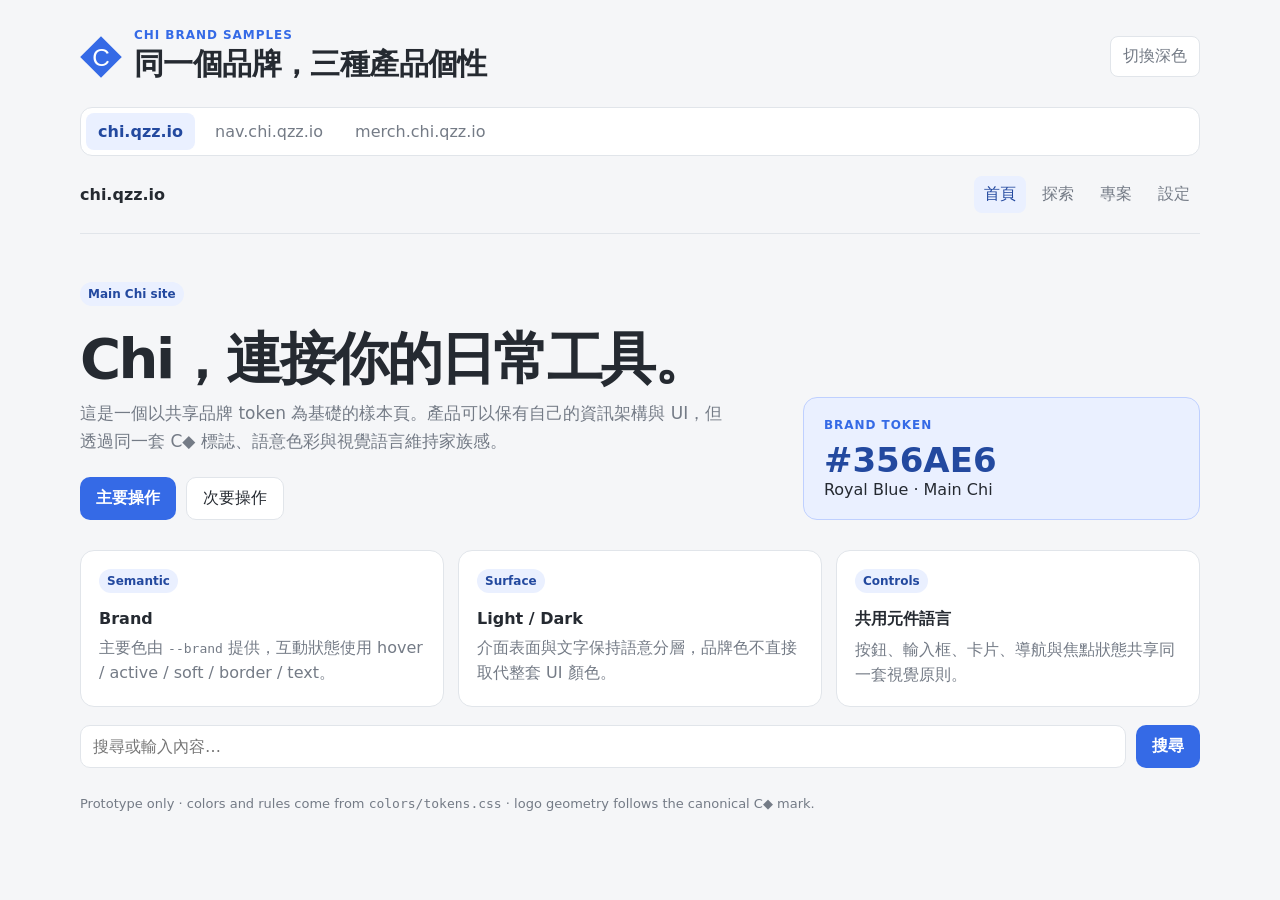
==== samples/index.html @ ef1955e9 "feat(samples): add switchable three-site brand prototype" ====
<!doctype html>
<html lang="zh-Hant">
<head>
  <meta charset="utf-8">
  <meta name="viewport" content="width=device-width, initial-scale=1">
  <title>Chi Brand · Three Site Samples</title>
  <link rel="stylesheet" href="../colors/tokens.css">
  <style>
    :root {
      --sample-bg: #f5f6f8;
      --sample-surface: #fff;
      --sample-surface-soft: #fafbfc;
      --sample-border: #e1e5ea;
      --sample-text: #252a31;
      --sample-muted: #747b86;
      --sample-radius: 14px;
      --sample-radius-sm: 10px;
    }

    html[data-theme="dark"] {
      --sample-bg: #17191d;
      --sample-surface: #1d2025;
      --sample-surface-soft: #202329;
      --sample-border: #30343b;
      --sample-text: #e9ebef;
      --sample-muted: #969ca6;
    }

    * { box-sizing: border-box; }
    body {
      margin: 0;
      min-height: 100vh;
      background: var(--sample-bg);
      color: var(--sample-text);
      font-family: system-ui, -apple-system, BlinkMacSystemFont, "Segoe UI", sans-serif;
    }

    button, input { font: inherit; }
    button { cursor: pointer; }

    .shell { width: min(1120px, calc(100% - 32px)); margin: 0 auto; padding: 28px 0 48px; }
    .topbar { display: flex; gap: 16px; align-items: center; justify-content: space-between; margin-bottom: 22px; }
    .brand-title { display: flex; gap: 12px; align-items: center; }
    .mark { width: 42px; height: 42px; display: grid; place-items: center; flex: none; }
    .mark svg { width: 100%; height: 100%; display: block; }
    .mark rect { fill: var(--brand); }
    .mark text { fill: #fff; }
    .eyebrow { color: var(--brand); font-size: 12px; font-weight: 750; letter-spacing: .08em; text-transform: uppercase; }
    h1 { margin: 2px 0 0; font-size: clamp(22px, 4vw, 30px); letter-spacing: -.02em; }

    .site-switcher { display: flex; flex-wrap: wrap; gap: 8px; padding: 5px; background: var(--sample-surface); border: 1px solid var(--sample-border); border-radius: 12px; }
    .site-switcher button, .theme-button { border: 0; border-radius: 8px; padding: 9px 12px; background: transparent; color: var(--sample-muted); }
    .site-switcher button.active { background: var(--brand-soft); color: var(--brand-text); font-weight: 700; }
    .theme-button { border: 1px solid var(--sample-border); background: var(--sample-surface); }

    .site-header { display: flex; align-items: center; justify-content: space-between; gap: 20px; padding: 20px 0; border-bottom: 1px solid var(--sample-border); }
    .site-nav { display: flex; gap: 6px; flex-wrap: wrap; }
    .site-nav a { color: var(--sample-muted); text-decoration: none; padding: 8px 10px; border-radius: 8px; }
    .site-nav a.active { color: var(--brand-text); background: var(--brand-soft); }

    .hero { padding: 48px 0 30px; display: grid; grid-template-columns: 1.4fr .8fr; gap: 28px; align-items: end; }
    .hero h2 { margin: 8px 0 12px; font-size: clamp(34px, 6vw, 56px); line-height: 1.02; letter-spacing: -.045em; }
    .hero p { max-width: 650px; color: var(--sample-muted); font-size: 17px; line-height: 1.65; margin: 0; }
    .actions { display: flex; gap: 10px; flex-wrap: wrap; margin-top: 22px; }
    .primary { border: 0; background: var(--brand); color: #fff; border-radius: 10px; padding: 11px 16px; font-weight: 700; }
    .secondary { border: 1px solid var(--sample-border); background: var(--sample-surface); color: var(--sample-text); border-radius: 10px; padding: 10px 16px; }

    .metric { background: var(--brand-soft); border: 1px solid var(--brand-border); border-radius: var(--sample-radius); padding: 20px; }
    .metric strong { display: block; color: var(--brand-text); font-size: 34px; margin-top: 8px; }

    .grid { display: grid; grid-template-columns: repeat(3, 1fr); gap: 14px; }
    .card { background: var(--sample-surface); border: 1px solid var(--sample-border); border-radius: var(--sample-radius); padding: 18px; }
    .card h3 { margin: 0 0 8px; font-size: 16px; }
    .card p { margin: 0; color: var(--sample-muted); line-height: 1.55; }
    .badge { display: inline-flex; margin-bottom: 16px; padding: 5px 8px; border-radius: 999px; background: var(--brand-soft); color: var(--brand-text); font-size: 12px; font-weight: 700; }

    .form-row { display: flex; gap: 10px; margin-top: 18px; }
    .input { min-width: 0; flex: 1; border: 1px solid var(--sample-border); background: var(--sample-surface); color: var(--sample-text); border-radius: 10px; padding: 11px 12px; outline: none; }
    .input:focus { border-color: var(--brand); box-shadow: 0 0 0 3px var(--brand-soft); }
    .footer-note { margin-top: 28px; color: var(--sample-muted); font-size: 13px; }

    @media (max-width: 760px) {
      .topbar, .site-header { align-items: flex-start; flex-direction: column; }
      .hero { grid-template-columns: 1fr; padding-top: 34px; }
      .grid { grid-template-columns: 1fr; }
      .form-row { flex-direction: column; }
    }
  </style>
</head>
<body data-brand="chi">
  <main class="shell">
    <div class="topbar">
      <div class="brand-title">
        <div class="mark" aria-hidden="true">
          <svg viewBox="0 0 100 100" xmlns="http://www.w3.org/2000/svg">
            <rect x="15" y="15" width="70" height="70" rx="0" transform="rotate(45 50 50)"/>
            <text x="50" y="50" text-anchor="middle" dominant-baseline="central" font-family="Geekomet Demo, sans-serif" font-size="58" font-weight="400">C</text>
          </svg>
        </div>
        <div>
          <div class="eyebrow">Chi Brand Samples</div>
          <h1>同一個品牌，三種產品個性</h1>
        </div>
      </div>
      <button class="theme-button" id="themeToggle" type="button">切換深色</button>
    </div>

    <div class="site-switcher" role="tablist" aria-label="網站樣本">
      <button class="active" data-site="chi" type="button">chi.qzz.io</button>
      <button data-site="nav" type="button">nav.chi.qzz.io</button>
      <button data-site="merch" type="button">merch.chi.qzz.io</button>
    </div>

    <section class="site-header">
      <strong id="siteName">chi.qzz.io</strong>
      <nav class="site-nav" aria-label="Sample navigation">
        <a class="active" href="#">首頁</a>
        <a href="#">探索</a>
        <a href="#">專案</a>
        <a href="#">設定</a>
      </nav>
    </section>

    <section class="hero">
      <div>
        <span class="badge" id="siteRole">Main Chi site</span>
        <h2 id="heroTitle">Chi，連接你的日常工具。</h2>
        <p id="heroText">這是一個以共享品牌 token 為基礎的樣本頁。產品可以保有自己的資訊架構與 UI，但透過同一套 C◆ 標誌、語意色彩與視覺語言維持家族感。</p>
        <div class="actions">
          <button class="primary" type="button">主要操作</button>
          <button class="secondary" type="button">次要操作</button>
        </div>
      </div>
      <div class="metric">
        <div class="eyebrow">Brand token</div>
        <strong id="brandHex">#356AE6</strong>
        <span id="brandDescription">Royal Blue · Main Chi</span>
      </div>
    </section>

    <section class="grid">
      <article class="card"><span class="badge">Semantic</span><h3>Brand</h3><p>主要色由 <code>--brand</code> 提供，互動狀態使用 hover / active / soft / border / text。</p></article>
      <article class="card"><span class="badge">Surface</span><h3>Light / Dark</h3><p>介面表面與文字保持語意分層，品牌色不直接取代整套 UI 顏色。</p></article>
      <article class="card"><span class="badge">Controls</span><h3>共用元件語言</h3><p>按鈕、輸入框、卡片、導航與焦點狀態共享同一套視覺原則。</p></article>
    </section>

    <div class="form-row">
      <input class="input" placeholder="搜尋或輸入內容…" aria-label="搜尋">
      <button class="primary" type="button">搜尋</button>
    </div>

    <div class="footer-note">Prototype only · colors and rules come from <code>colors/tokens.css</code> · logo geometry follows the canonical C◆ mark.</div>
  </main>

  <script>
    const sites = {
      chi: { name: 'chi.qzz.io', role: 'Main Chi site', hex: '#356AE6', desc: 'Royal Blue · Main Chi', title: 'Chi，連接你的日常工具。', text: '主站樣本：以 Royal Blue 作為家族核心色，介面保持清晰、直接，讓品牌識別與產品內容分層。' },
      nav: { name: 'nav.chi.qzz.io', role: 'Tools / navigation', hex: '#1687E8', desc: 'Azure Blue · Tools', title: '把工具，整理成一張地圖。', text: '工具站樣本：沿用同一個 C◆ 標誌與元件語言，改以更明亮的 Azure Blue 建立工具與導航的產品個性。' },
      merch: { name: 'merch.chi.qzz.io', role: 'Collection database', hex: '#0FA3A3', desc: 'Teal · Collection', title: '收藏，變成一個可整理的資料庫。', text: '收藏資料庫樣本：使用 Teal 作為產品識別，讓資料密集型介面仍然保有 Chi 家族的視覺骨架。' }
    };

    const root = document.documentElement;
    const body = document.body;
    const setSite = (key) => {
      const site = sites[key];
      body.dataset.brand = key;
      document.querySelectorAll('[data-site]').forEach(btn => btn.classList.toggle('active', btn.dataset.site === key));
      document.querySelector('#siteName').textContent = site.name;
      document.querySelector('#siteRole').textContent = site.role;
      document.querySelector('#brandHex').textContent = site.hex;
      document.querySelector('#brandDescription').textContent = site.desc;
      document.querySelector('#heroTitle').textContent = site.title;
      document.querySelector('#heroText').textContent = site.text;
    };

    document.querySelectorAll('[data-site]').forEach(btn => btn.addEventListener('click', () => setSite(btn.dataset.site)));
    document.querySelector('#themeToggle').addEventListener('click', () => {
      const dark = root.dataset.theme === 'dark';
      root.dataset.theme = dark ? 'light' : 'dark';
      document.querySelector('#themeToggle').textContent = dark ? '切換深色' : '切換淺色';
    });
  </script>
</body>
</html>
---- colors/tokens.css ----
:root {
  /* Chi ecosystem brand colors */
  --chi-brand: #356AE6;
  --chi-nav: #1687E8;
  --chi-merch: #0FA3A3;

  /* Shared semantic roles. Products may map their site color to --brand. */
  --brand: var(--chi-brand);
  --brand-hover: #285ACF;
  --brand-active: #214FBA;
  --brand-soft: #EAF0FF;
  --brand-border: #BFD0FF;
  --brand-text: #23499F;
}

[data-brand="nav"] {
  --brand: var(--chi-nav);
  --brand-hover: #0F74CC;
  --brand-active: #0B65B5;
  --brand-soft: #E7F4FF;
  --brand-border: #B8DFFF;
  --brand-text: #075B9F;
}

[data-brand="merch"] {
  --brand: var(--chi-merch);
  --brand-hover: #0B8E8E;
  --brand-active: #087D7D;
  --brand-soft: #E5F7F7;
  --brand-border: #B5E2E2;
  --brand-text: #087070;
}

/*
 * Dark-mode semantic roles.
 * Product repositories should provide their own surface/text tokens and
 * consume these brand roles rather than overriding raw brand colors inline.
 */
@media (prefers-color-scheme: dark) {
  :root {
    --brand-hover: #5C88F0;
    --brand-active: #7399F3;
    --brand-soft: #18284A;
    --brand-border: #3E5FA8;
    --brand-text: #B8C9FF;
  }

  [data-brand="nav"] {
    --brand-hover: #4AA8F2;
    --brand-active: #68B8F5;
    --brand-soft: #142D42;
    --brand-border: #386C92;
    --brand-text: #A9D8FA;
  }

  [data-brand="merch"] {
    --brand-hover: #39BDBD;
    --brand-active: #5ACACA;
    --brand-soft: #143434;
    --brand-border: #367979;
    --brand-text: #A4E5E5;
  }
}
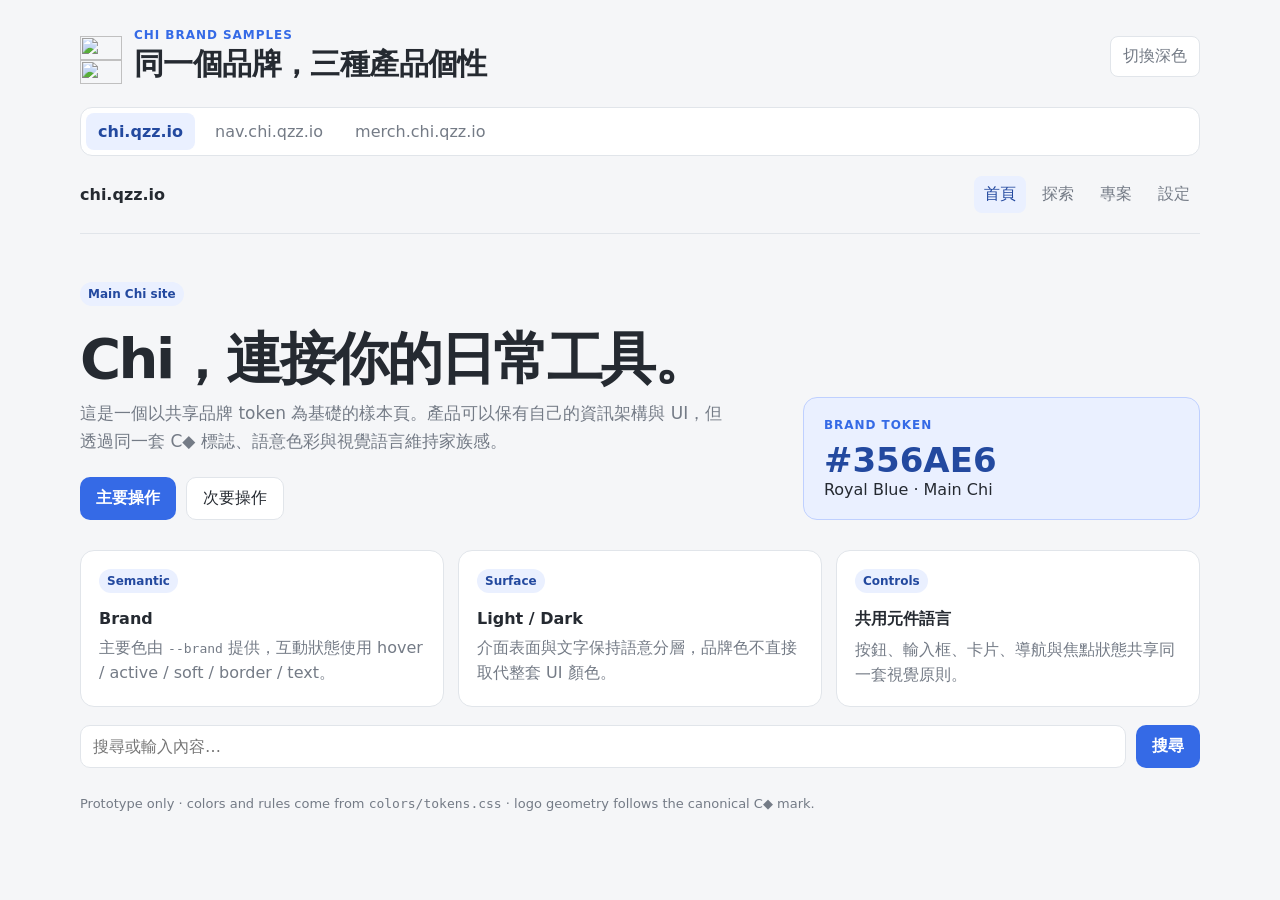
==== commit 164c996a: "fix: use shared blue PNG logo in brand sample page" ====
--- a/samples/index.html
+++ b/samples/index.html
@@ -4,6 +4,8 @@
   <meta charset="utf-8">
   <meta name="viewport" content="width=device-width, initial-scale=1">
   <title>Chi Brand · Three Site Samples</title>
+  <link rel="icon" type="image/png" href="https://raw.githubusercontent.com/tsai97216/chi-design-system/main/logo/blue-w.png">
+  <link rel="apple-touch-icon" href="https://raw.githubusercontent.com/tsai97216/chi-design-system/main/logo/blue-w.png">
   <link rel="stylesheet" href="../colors/tokens.css">
   <style>
     :root {
@@ -42,9 +44,10 @@
     .topbar { display: flex; gap: 16px; align-items: center; justify-content: space-between; margin-bottom: 22px; }
     .brand-title { display: flex; gap: 12px; align-items: center; }
     .mark { width: 42px; height: 42px; display: grid; place-items: center; flex: none; }
-    .mark svg { width: 100%; height: 100%; display: block; }
-    .mark rect { fill: var(--brand); }
-    .mark text { fill: #fff; }
+    .mark img { width: 100%; height: 100%; display: block; object-fit: contain; }
+    .mark-logo-dark { display: none; }
+    html[data-theme="dark"] .mark-logo-light { display: none; }
+    html[data-theme="dark"] .mark-logo-dark { display: block; }
     .eyebrow { color: var(--brand); font-size: 12px; font-weight: 750; letter-spacing: .08em; text-transform: uppercase; }
     h1 { margin: 2px 0 0; font-size: clamp(22px, 4vw, 30px); letter-spacing: -.02em; }
 
@@ -91,12 +94,7 @@
   <main class="shell">
     <div class="topbar">
       <div class="brand-title">
-        <div class="mark" aria-hidden="true">
-          <svg viewBox="0 0 100 100" xmlns="http://www.w3.org/2000/svg">
-            <rect x="15" y="15" width="70" height="70" rx="0" transform="rotate(45 50 50)"/>
-            <text x="50" y="50" text-anchor="middle" dominant-baseline="central" font-family="Geekomet Demo, sans-serif" font-size="58" font-weight="400">C</text>
-          </svg>
-        </div>
+        <div class="mark" aria-hidden="true"><img class="mark-logo-light" src="https://raw.githubusercontent.com/tsai97216/chi-design-system/main/logo/blue-b.png" alt=""><img class="mark-logo-dark" src="https://raw.githubusercontent.com/tsai97216/chi-design-system/main/logo/blue-w.png" alt=""></div>
         <div>
           <div class="eyebrow">Chi Brand Samples</div>
           <h1>同一個品牌，三種產品個性</h1>
